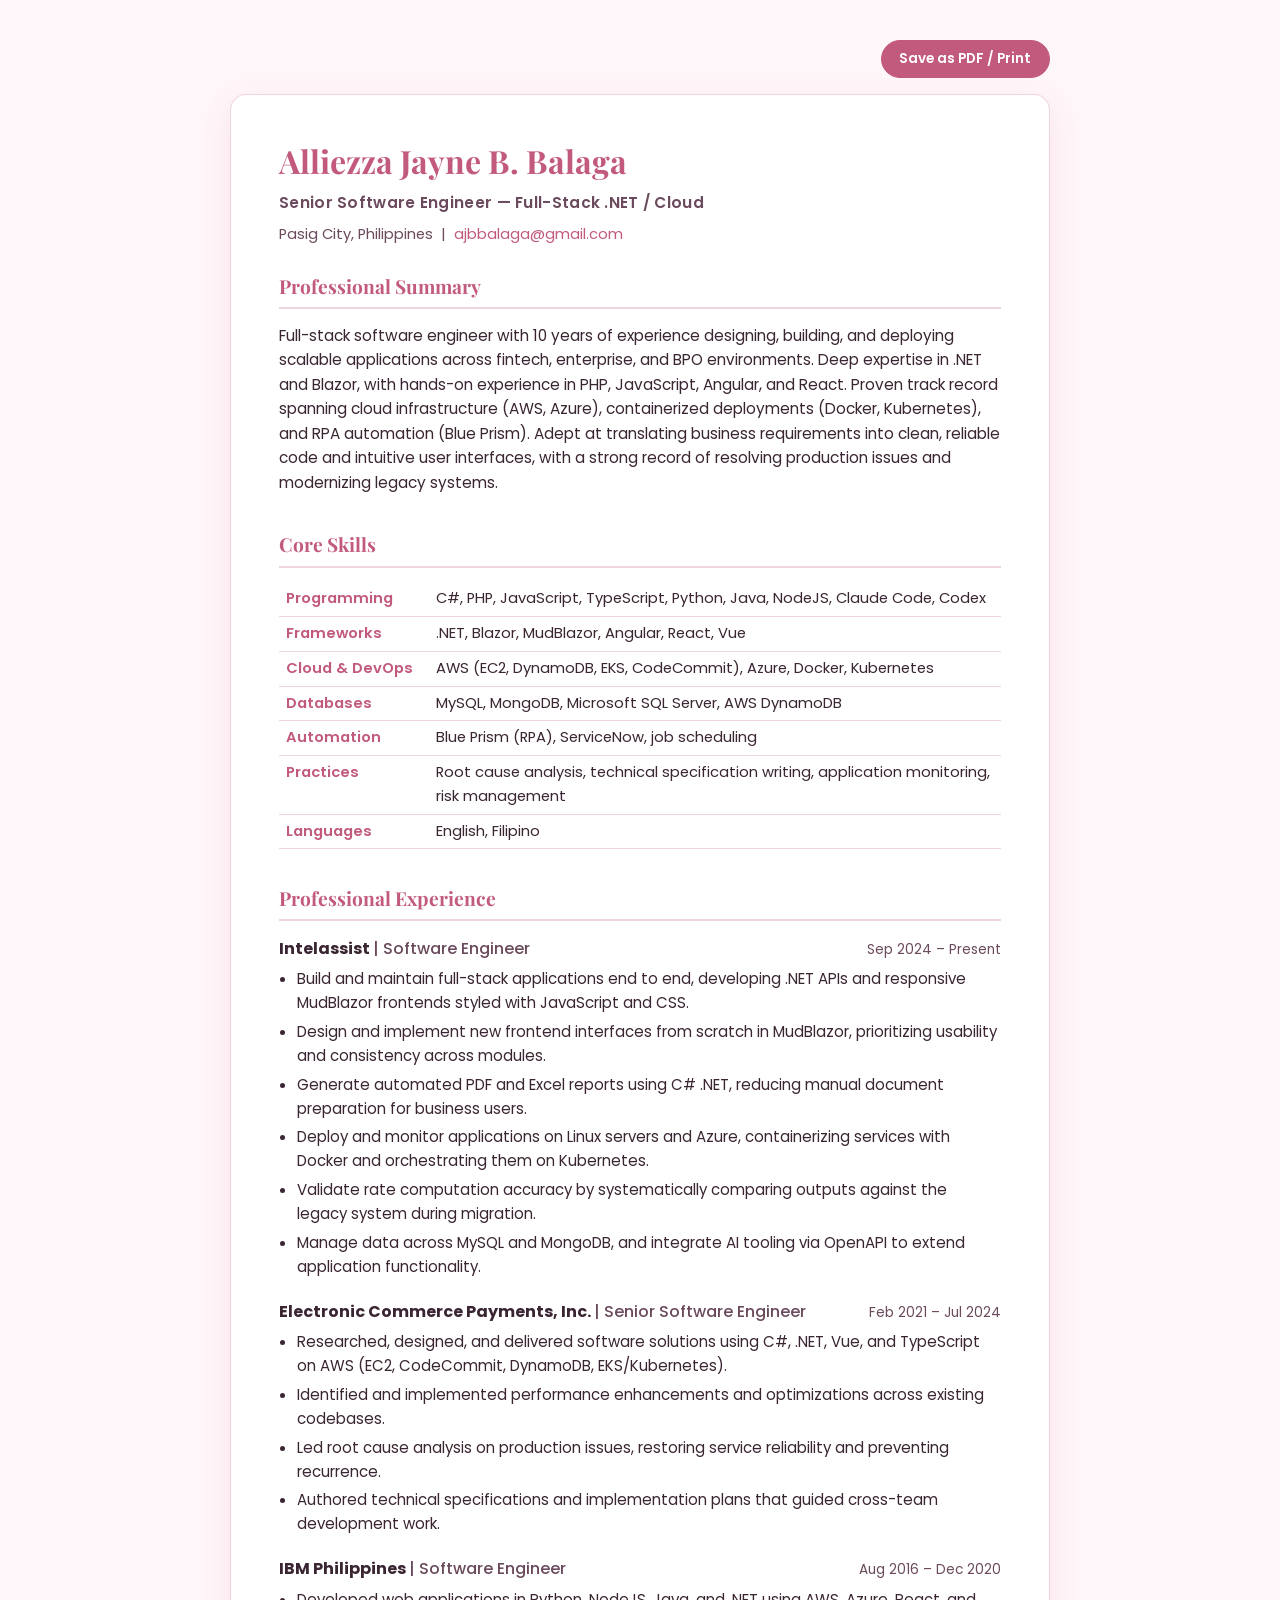
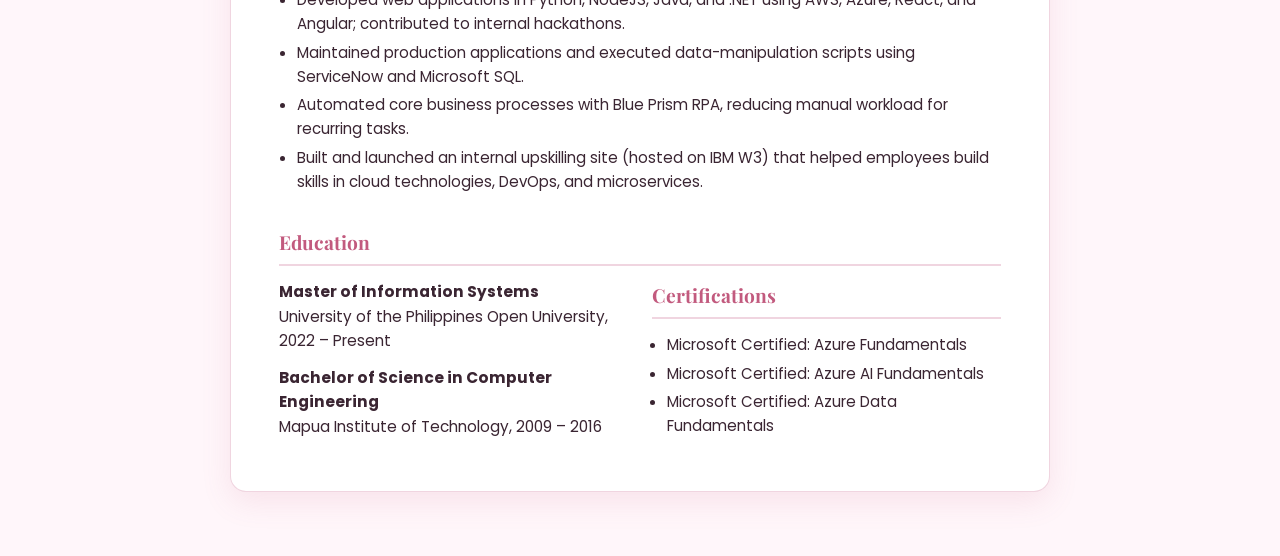
==== resume.html @ 32339438 "update portfolio" ====
<!DOCTYPE html>
<html lang="en">
<head>
  <meta charset="utf-8" />
  <meta name="viewport" content="width=device-width, initial-scale=1" />
  <title>Alliezza Jayne Balaga • Resume</title>
  <meta name="description" content="Resume of Alliezza Jayne Balaga, Senior Software Engineer — Full-Stack .NET / Cloud." />
  <link href="https://fonts.googleapis.com/css2?family=Poppins:wght@400;500;600;700&family=Playfair+Display:wght@700&display=swap" rel="stylesheet">
  <style>
    :root {
      --pink-peony: #c25a7e;
      --gold: #c59b2d;
      --ink: #3a2532;
      --muted: #6a4a5c;
      --line: rgba(196, 90, 130, 0.25);
    }
    * { box-sizing: border-box; }
    body {
      margin: 0;
      padding: 2.5rem 1.5rem 4rem;
      background: #fff6fa;
      color: var(--ink);
      font-family: "Poppins", system-ui, sans-serif;
      line-height: 1.6;
    }
    .sheet {
      max-width: 820px;
      margin: 0 auto;
      background: #fff;
      border: 1px solid var(--line);
      border-radius: 16px;
      padding: 2.5rem 3rem;
      box-shadow: 0 10px 30px rgba(194, 90, 126, 0.12);
    }
    h1 {
      font-family: "Playfair Display", serif;
      color: var(--pink-peony);
      margin: 0 0 0.15em;
      font-size: 2rem;
    }
    .title {
      font-weight: 600;
      color: var(--muted);
      margin: 0 0 0.5em;
      letter-spacing: 0.3px;
    }
    .contact-line {
      font-size: 0.92rem;
      color: var(--muted);
      margin: 0 0 1.5rem;
    }
    .contact-line a { color: var(--pink-peony); text-decoration: none; }
    h2 {
      font-family: "Playfair Display", serif;
      color: var(--pink-peony);
      font-size: 1.2rem;
      border-bottom: 2px solid var(--line);
      padding-bottom: 0.3em;
      margin: 1.75em 0 0.75em;
    }
    h2:first-of-type { margin-top: 0.5em; }
    p { margin: 0 0 0.75em; font-size: 0.96rem; }
    table {
      width: 100%;
      border-collapse: collapse;
      font-size: 0.92rem;
    }
    table td {
      vertical-align: top;
      padding: 0.35em 0.5em;
      border-bottom: 1px solid var(--line);
    }
    table td:first-child {
      font-weight: 600;
      color: var(--pink-peony);
      width: 150px;
      white-space: nowrap;
    }
    .job { margin-bottom: 1.25em; }
    .job-head {
      display: flex;
      justify-content: space-between;
      flex-wrap: wrap;
      gap: 0.5em;
      align-items: baseline;
    }
    .job-role { font-weight: 700; }
    .job-role span { font-weight: 500; color: var(--muted); }
    .job-date { font-size: 0.85rem; color: var(--muted); white-space: nowrap; }
    ul { margin: 0.4em 0 0; padding-left: 1.2em; font-size: 0.94rem; }
    li { margin-bottom: 0.3em; }
    .edu-cert-cols {
      display: grid;
      grid-template-columns: 1fr 1fr;
      gap: 1.5rem;
    }
    .print-bar {
      max-width: 820px;
      margin: 0 auto 1rem;
      text-align: right;
    }
    .print-btn {
      appearance: none;
      border: 1px solid var(--pink-peony);
      background: var(--pink-peony);
      color: #fff;
      border-radius: 999px;
      padding: 0.5rem 1.1rem;
      font-family: "Poppins", sans-serif;
      font-weight: 600;
      font-size: 0.85rem;
      cursor: pointer;
    }
    @media (max-width: 640px) {
      .sheet { padding: 1.75rem 1.25rem; }
      .edu-cert-cols { grid-template-columns: 1fr; }
      table td:first-child { width: 110px; }
    }
    @media print {
      body { background: #fff; padding: 0; }
      .print-bar { display: none; }
      .sheet { border: none; box-shadow: none; padding: 0; }
    }
  </style>
</head>
<body>
  <div class="print-bar">
    <button class="print-btn" onclick="window.print()">Save as PDF / Print</button>
  </div>
  <main class="sheet">
    <h1>Alliezza Jayne B. Balaga</h1>
    <p class="title">Senior Software Engineer — Full-Stack .NET / Cloud</p>
    <p class="contact-line">
      Pasig City, Philippines &nbsp;|&nbsp; <a href="mailto:ajbbalaga@gmail.com">ajbbalaga@gmail.com</a>
    </p>

    <h2>Professional Summary</h2>
    <p>
      Full-stack software engineer with 10 years of experience designing, building, and deploying scalable
      applications across fintech, enterprise, and BPO environments. Deep expertise in .NET and Blazor, with
      hands-on experience in PHP, JavaScript, Angular, and React. Proven track record spanning cloud
      infrastructure (AWS, Azure), containerized deployments (Docker, Kubernetes), and RPA automation (Blue
      Prism). Adept at translating business requirements into clean, reliable code and intuitive user
      interfaces, with a strong record of resolving production issues and modernizing legacy systems.
    </p>

    <h2>Core Skills</h2>
    <table>
      <tr><td>Programming</td><td>C#, PHP, JavaScript, TypeScript, Python, Java, NodeJS, Claude Code, Codex</td></tr>
      <tr><td>Frameworks</td><td>.NET, Blazor, MudBlazor, Angular, React, Vue</td></tr>
      <tr><td>Cloud &amp; DevOps</td><td>AWS (EC2, DynamoDB, EKS, CodeCommit), Azure, Docker, Kubernetes</td></tr>
      <tr><td>Databases</td><td>MySQL, MongoDB, Microsoft SQL Server, AWS DynamoDB</td></tr>
      <tr><td>Automation</td><td>Blue Prism (RPA), ServiceNow, job scheduling</td></tr>
      <tr><td>Practices</td><td>Root cause analysis, technical specification writing, application monitoring, risk management</td></tr>
      <tr><td>Languages</td><td>English, Filipino</td></tr>
    </table>

    <h2>Professional Experience</h2>

    <div class="job">
      <div class="job-head">
        <span class="job-role">Intelassist <span>| Software Engineer</span></span>
        <span class="job-date">Sep 2024 – Present</span>
      </div>
      <ul>
        <li>Build and maintain full-stack applications end to end, developing .NET APIs and responsive MudBlazor frontends styled with JavaScript and CSS.</li>
        <li>Design and implement new frontend interfaces from scratch in MudBlazor, prioritizing usability and consistency across modules.</li>
        <li>Generate automated PDF and Excel reports using C# .NET, reducing manual document preparation for business users.</li>
        <li>Deploy and monitor applications on Linux servers and Azure, containerizing services with Docker and orchestrating them on Kubernetes.</li>
        <li>Validate rate computation accuracy by systematically comparing outputs against the legacy system during migration.</li>
        <li>Manage data across MySQL and MongoDB, and integrate AI tooling via OpenAPI to extend application functionality.</li>
      </ul>
    </div>

    <div class="job">
      <div class="job-head">
        <span class="job-role">Electronic Commerce Payments, Inc. <span>| Senior Software Engineer</span></span>
        <span class="job-date">Feb 2021 – Jul 2024</span>
      </div>
      <ul>
        <li>Researched, designed, and delivered software solutions using C#, .NET, Vue, and TypeScript on AWS (EC2, CodeCommit, DynamoDB, EKS/Kubernetes).</li>
        <li>Identified and implemented performance enhancements and optimizations across existing codebases.</li>
        <li>Led root cause analysis on production issues, restoring service reliability and preventing recurrence.</li>
        <li>Authored technical specifications and implementation plans that guided cross-team development work.</li>
      </ul>
    </div>

    <div class="job">
      <div class="job-head">
        <span class="job-role">IBM Philippines <span>| Software Engineer</span></span>
        <span class="job-date">Aug 2016 – Dec 2020</span>
      </div>
      <ul>
        <li>Developed web applications in Python, NodeJS, Java, and .NET using AWS, Azure, React, and Angular; contributed to internal hackathons.</li>
        <li>Maintained production applications and executed data-manipulation scripts using ServiceNow and Microsoft SQL.</li>
        <li>Automated core business processes with Blue Prism RPA, reducing manual workload for recurring tasks.</li>
        <li>Built and launched an internal upskilling site (hosted on IBM W3) that helped employees build skills in cloud technologies, DevOps, and microservices.</li>
      </ul>
    </div>

    <h2>Education</h2>
    <div class="edu-cert-cols">
      <div>
        <p><strong>Master of Information Systems</strong><br>University of the Philippines Open University, 2022 – Present</p>
        <p><strong>Bachelor of Science in Computer Engineering</strong><br>Mapua Institute of Technology, 2009 – 2016</p>
      </div>
      <div>
        <h2 style="margin-top:0">Certifications</h2>
        <ul style="padding-left:1em">
          <li>Microsoft Certified: Azure Fundamentals</li>
          <li>Microsoft Certified: Azure AI Fundamentals</li>
          <li>Microsoft Certified: Azure Data Fundamentals</li>
        </ul>
      </div>
    </div>
  </main>
</body>
</html>
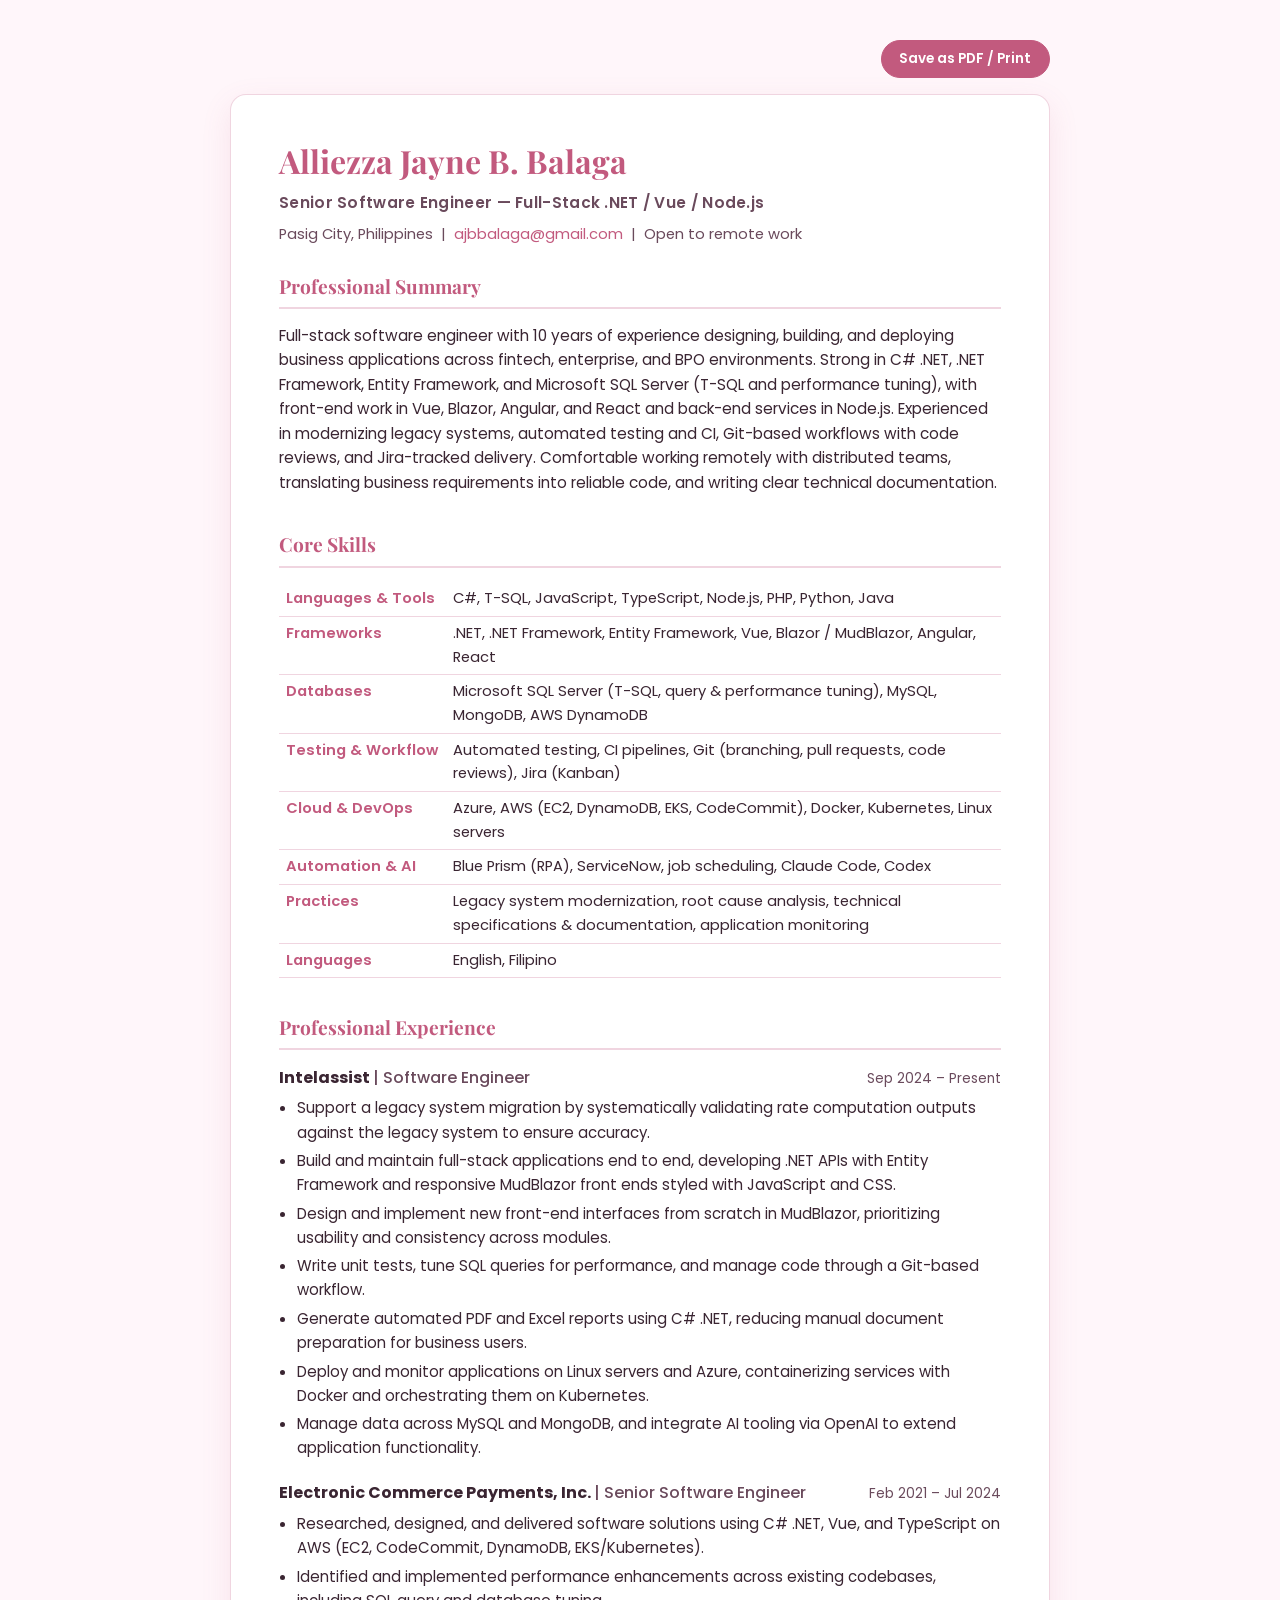
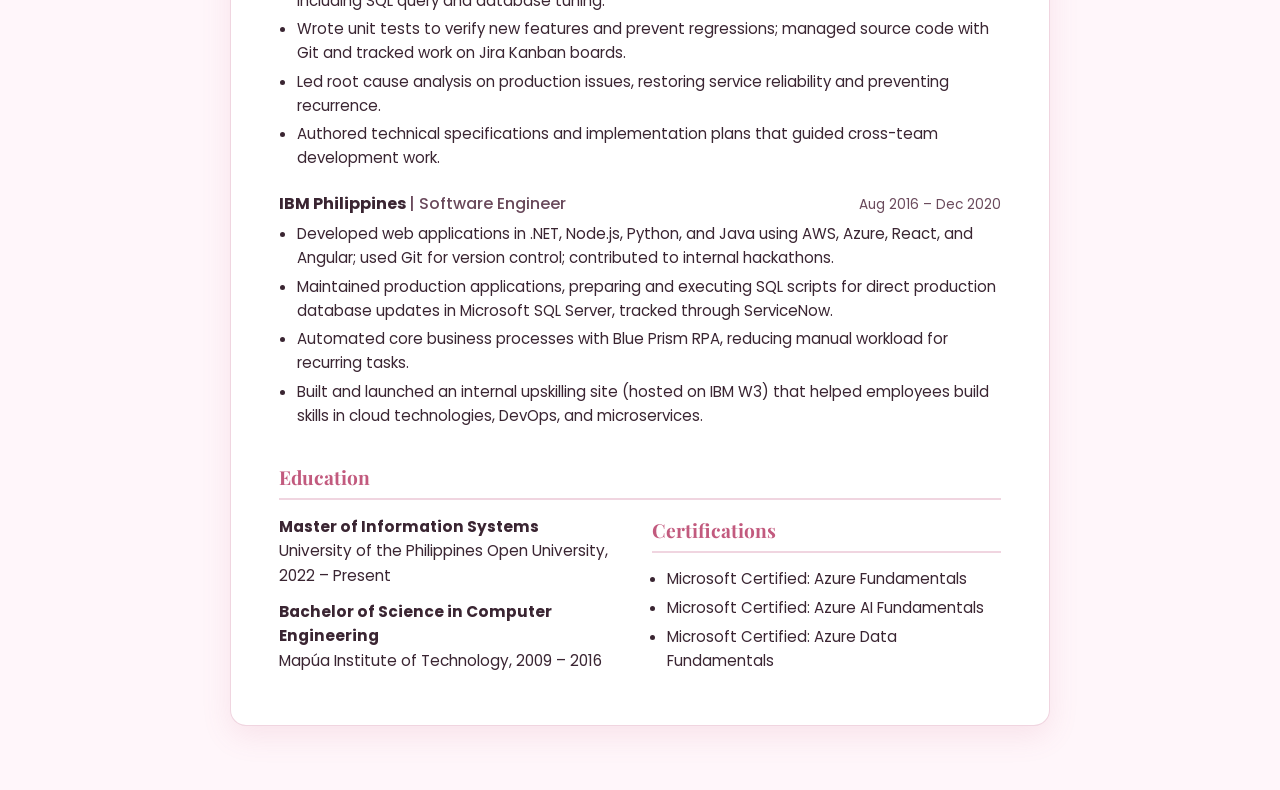
==== commit 45290160: "Revise resume content for accuracy and clarity Updated resume details to reflect current skills and " ====
--- a/resume.html
+++ b/resume.html
@@ -4,7 +4,7 @@
   <meta charset="utf-8" />
   <meta name="viewport" content="width=device-width, initial-scale=1" />
   <title>Alliezza Jayne Balaga • Resume</title>
-  <meta name="description" content="Resume of Alliezza Jayne Balaga, Senior Software Engineer — Full-Stack .NET / Cloud." />
+  <meta name="description" content="Resume of Alliezza Jayne Balaga, Senior Software Engineer — Full-Stack .NET / Vue / Node.js." />
   <link href="https://fonts.googleapis.com/css2?family=Poppins:wght@400;500;600;700&family=Playfair+Display:wght@700&display=swap" rel="stylesheet">
   <style>
     :root {
@@ -129,29 +129,31 @@
   </div>
   <main class="sheet">
     <h1>Alliezza Jayne B. Balaga</h1>
-    <p class="title">Senior Software Engineer — Full-Stack .NET / Cloud</p>
+    <p class="title">Senior Software Engineer — Full-Stack .NET / Vue / Node.js</p>
     <p class="contact-line">
-      Pasig City, Philippines &nbsp;|&nbsp; <a href="mailto:ajbbalaga@gmail.com">ajbbalaga@gmail.com</a>
+      Pasig City, Philippines &nbsp;|&nbsp; <a href="mailto:ajbbalaga@gmail.com">ajbbalaga@gmail.com</a> &nbsp;|&nbsp; Open to remote work
     </p>
 
     <h2>Professional Summary</h2>
     <p>
-      Full-stack software engineer with 10 years of experience designing, building, and deploying scalable
-      applications across fintech, enterprise, and BPO environments. Deep expertise in .NET and Blazor, with
-      hands-on experience in PHP, JavaScript, Angular, and React. Proven track record spanning cloud
-      infrastructure (AWS, Azure), containerized deployments (Docker, Kubernetes), and RPA automation (Blue
-      Prism). Adept at translating business requirements into clean, reliable code and intuitive user
-      interfaces, with a strong record of resolving production issues and modernizing legacy systems.
+      Full-stack software engineer with 10 years of experience designing, building, and deploying business
+      applications across fintech, enterprise, and BPO environments. Strong in C# .NET, .NET Framework, Entity
+      Framework, and Microsoft SQL Server (T-SQL and performance tuning), with front-end work in Vue, Blazor,
+      Angular, and React and back-end services in Node.js. Experienced in modernizing legacy systems, automated
+      testing and CI, Git-based workflows with code reviews, and Jira-tracked delivery. Comfortable working
+      remotely with distributed teams, translating business requirements into reliable code, and writing clear
+      technical documentation.
     </p>
 
     <h2>Core Skills</h2>
     <table>
-      <tr><td>Programming</td><td>C#, PHP, JavaScript, TypeScript, Python, Java, NodeJS, Claude Code, Codex</td></tr>
-      <tr><td>Frameworks</td><td>.NET, Blazor, MudBlazor, Angular, React, Vue</td></tr>
-      <tr><td>Cloud &amp; DevOps</td><td>AWS (EC2, DynamoDB, EKS, CodeCommit), Azure, Docker, Kubernetes</td></tr>
-      <tr><td>Databases</td><td>MySQL, MongoDB, Microsoft SQL Server, AWS DynamoDB</td></tr>
-      <tr><td>Automation</td><td>Blue Prism (RPA), ServiceNow, job scheduling</td></tr>
-      <tr><td>Practices</td><td>Root cause analysis, technical specification writing, application monitoring, risk management</td></tr>
+      <tr><td>Languages &amp; Tools</td><td>C#, T-SQL, JavaScript, TypeScript, Node.js, PHP, Python, Java</td></tr>
+      <tr><td>Frameworks</td><td>.NET, .NET Framework, Entity Framework, Vue, Blazor / MudBlazor, Angular, React</td></tr>
+      <tr><td>Databases</td><td>Microsoft SQL Server (T-SQL, query &amp; performance tuning), MySQL, MongoDB, AWS DynamoDB</td></tr>
+      <tr><td>Testing &amp; Workflow</td><td>Automated testing, CI pipelines, Git (branching, pull requests, code reviews), Jira (Kanban)</td></tr>
+      <tr><td>Cloud &amp; DevOps</td><td>Azure, AWS (EC2, DynamoDB, EKS, CodeCommit), Docker, Kubernetes, Linux servers</td></tr>
+      <tr><td>Automation &amp; AI</td><td>Blue Prism (RPA), ServiceNow, job scheduling, Claude Code, Codex</td></tr>
+      <tr><td>Practices</td><td>Legacy system modernization, root cause analysis, technical specifications &amp; documentation, application monitoring</td></tr>
       <tr><td>Languages</td><td>English, Filipino</td></tr>
     </table>
 
@@ -163,12 +165,13 @@
         <span class="job-date">Sep 2024 – Present</span>
       </div>
       <ul>
-        <li>Build and maintain full-stack applications end to end, developing .NET APIs and responsive MudBlazor frontends styled with JavaScript and CSS.</li>
-        <li>Design and implement new frontend interfaces from scratch in MudBlazor, prioritizing usability and consistency across modules.</li>
+        <li>Support a legacy system migration by systematically validating rate computation outputs against the legacy system to ensure accuracy.</li>
+        <li>Build and maintain full-stack applications end to end, developing .NET APIs with Entity Framework and responsive MudBlazor front ends styled with JavaScript and CSS.</li>
+        <li>Design and implement new front-end interfaces from scratch in MudBlazor, prioritizing usability and consistency across modules.</li>
+        <li>Write unit tests, tune SQL queries for performance, and manage code through a Git-based workflow.</li>
         <li>Generate automated PDF and Excel reports using C# .NET, reducing manual document preparation for business users.</li>
         <li>Deploy and monitor applications on Linux servers and Azure, containerizing services with Docker and orchestrating them on Kubernetes.</li>
-        <li>Validate rate computation accuracy by systematically comparing outputs against the legacy system during migration.</li>
-        <li>Manage data across MySQL and MongoDB, and integrate AI tooling via OpenAPI to extend application functionality.</li>
+        <li>Manage data across MySQL and MongoDB, and integrate AI tooling via OpenAI to extend application functionality.</li>
       </ul>
     </div>
 
@@ -178,8 +181,9 @@
         <span class="job-date">Feb 2021 – Jul 2024</span>
       </div>
       <ul>
-        <li>Researched, designed, and delivered software solutions using C#, .NET, Vue, and TypeScript on AWS (EC2, CodeCommit, DynamoDB, EKS/Kubernetes).</li>
-        <li>Identified and implemented performance enhancements and optimizations across existing codebases.</li>
+        <li>Researched, designed, and delivered software solutions using C# .NET, Vue, and TypeScript on AWS (EC2, CodeCommit, DynamoDB, EKS/Kubernetes).</li>
+        <li>Identified and implemented performance enhancements across existing codebases, including SQL query and database tuning.</li>
+        <li>Wrote unit tests to verify new features and prevent regressions; managed source code with Git and tracked work on Jira Kanban boards.</li>
         <li>Led root cause analysis on production issues, restoring service reliability and preventing recurrence.</li>
         <li>Authored technical specifications and implementation plans that guided cross-team development work.</li>
       </ul>
@@ -191,8 +195,8 @@
         <span class="job-date">Aug 2016 – Dec 2020</span>
       </div>
       <ul>
-        <li>Developed web applications in Python, NodeJS, Java, and .NET using AWS, Azure, React, and Angular; contributed to internal hackathons.</li>
-        <li>Maintained production applications and executed data-manipulation scripts using ServiceNow and Microsoft SQL.</li>
+        <li>Developed web applications in .NET, Node.js, Python, and Java using AWS, Azure, React, and Angular; used Git for version control; contributed to internal hackathons.</li>
+        <li>Maintained production applications, preparing and executing SQL scripts for direct production database updates in Microsoft SQL Server, tracked through ServiceNow.</li>
         <li>Automated core business processes with Blue Prism RPA, reducing manual workload for recurring tasks.</li>
         <li>Built and launched an internal upskilling site (hosted on IBM W3) that helped employees build skills in cloud technologies, DevOps, and microservices.</li>
       </ul>
@@ -202,7 +206,7 @@
     <div class="edu-cert-cols">
       <div>
         <p><strong>Master of Information Systems</strong><br>University of the Philippines Open University, 2022 – Present</p>
-        <p><strong>Bachelor of Science in Computer Engineering</strong><br>Mapua Institute of Technology, 2009 – 2016</p>
+        <p><strong>Bachelor of Science in Computer Engineering</strong><br>Mapúa Institute of Technology, 2009 – 2016</p>
       </div>
       <div>
         <h2 style="margin-top:0">Certifications</h2>
